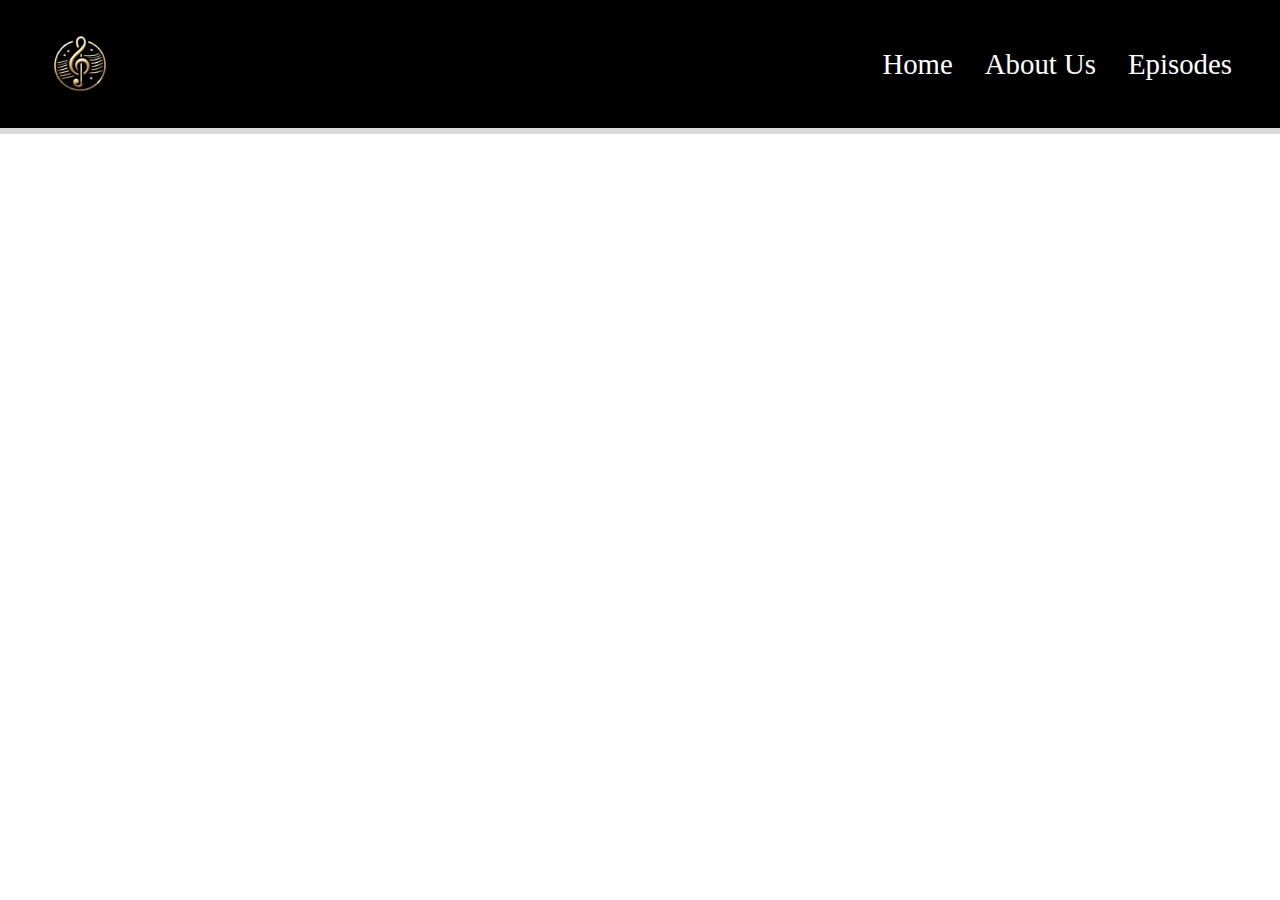
==== episodes.html @ 15364974 "episode pagina toegevoegd" ====
<!DOCTYPE html>
<html lang="en">

<head>
    <meta charset="UTF-8">
    <meta name="viewport" content="width=device-width, initial-scale=1.0">
    <title>Podcast</title>
    <link rel="stylesheet" href="./css/style.css">
    <link rel="preconnect" href="https://fonts.googleapis.com">
    <link rel="preconnect" href="https://fonts.gstatic.com" crossorigin>
    <link
        href="https://fonts.googleapis.com/css2?family=Inter:ital,opsz,wght@0,14..32,100..900;1,14..32,100..900&display=swap"
        rel="stylesheet">
</head>

<body>
    <header>
        <img src="./Images/logo.png" alt="Logo" class="logo">
        <nav>
            <ul>
                <li><a href="./index.html">Home</a></li>
                <li><a href="./overons.html">About Us</a></li>
                <li><a href="./episodes.html">Episodes</a></li>
            </ul>
        </nav>
    </header>
    <main>
        <section class="hero-3">
            <article class="content">

            </article>
        </section>
    </main>
    <footer>
        <p>© Reach 2024</p>
    </footer>
</body>

</html>
---- css/style.css ----
body,
html {
    margin: 0;
    padding: 0;
    box-sizing: border-box;
}   

header {
    position: fixed;
    width: 100%;
    background-color: #000;
    z-index: 10;
    display: flex;
    justify-content: space-between;
    align-items: center;
    height: 8em;
    padding: 0 2em;
}

header .logo {
    max-height: 6em;
    width: auto;
}

header nav ul {
    list-style: none;
    display: flex;
    gap: 2em;
    margin: 5rem;
    padding: 0;
}

header nav ul li a {
    text-decoration: none;
    color: white;
    transition: color 0.3s ease;
    font-size: 1.8em;
}

header nav ul li a:hover {
    color: #ffcc00;
}

.hero {
    background-image: url('../Images/background.webp');
    background-size: cover;
    background-repeat: no-repeat;
    height: 75vh;
    display: flex;
    flex-direction: column;
    justify-content: center;
    align-items: center;
    color: white;
    text-align: center;
}

.hero .content {
    display: flex;
    flex-direction: row;
    align-items: center;
    justify-content: center;
    gap: 2em;
    opacity: 0;
    transform: scale(0.8) translateY(3vw);
    animation: fadeZoomMove 2s ease-out forwards;
}

.hero .content h1 {
    font-size: 4vw;
    margin: 0;
    color: white;
    -webkit-text-stroke: 1px black;
}

.hero .content img {
    max-width: 200px;
    height: auto;
    display: block;
    border-radius: 10px;
}

.hero .text-content {
    display: flex; 
    flex-direction: column;
    gap: 1em; 
}

.hero .content p {
    font-size: 1vw;
    margin: 0;
    color: white;
    font-family: "Inter", sans-serif;
}

.divider {
    border: none;
    border-top: 2px solid #ccc;
    margin: 1em 0;
    width: 100%;
}

.hero .content a {
    display: inline-block;
    text-decoration: none;
    padding: 0.5em 1em;
    border: none;
    border-radius: 5px;
    cursor: pointer;
    font-size: 1em;
    color: white;
    font-family: "Inter", sans-serif;
    text-align: center;
    transition: background-color 0.3s ease, color 0.3s ease;
}

.hero .content .btn-1 {
    background-color: #F9B300;
    border: 2px solid #000;
}

.hero .content .btn-1:hover {
    background-color: #000;
    color: #F9B300;
}

.hero .content .btn-2 {
    background-color: #007BFF;
    border: 2px solid #000;
}

.hero .content .btn-2:hover {
    background-color: #000;
    color: #007BFF;
}

.apodcast {
    display: flex;
    flex-direction: row;
    gap: 2em;
    padding: 2em;
}

.video-container {
    flex: 3;
    display: flex;
    justify-content: center;
    align-items: center;
}

.video-container video {
    width: 100%;
    border-radius: 10px;
}

.tekst-container {
    flex: 2;
    background-color: #D9D9D9;
    padding: 1.5em;
    border-radius: 10px;
    display: flex;
    flex-direction: column;
}

.tekst-container h2 {
    display: flex;
    justify-content: center;
    font-size: 2.5em;
    font-family: "Inter", sans-serif;
}

.tekst-container p {
    line-height: 1.5;
    font-family: "Inter", sans-serif;   
    font-size: 1.5rem;
    line-height: 1.9;
}

.hosts h2{
    display: flex;
    justify-content: center;
    font-size: 4em;
    font-family: "Inter", sans-serif;
}

.host-container {
    display: flex;
    flex-direction: row;
    justify-content: space-around;
    align-items: flex-start;
    padding: 2em;
    margin-bottom: 5rem;
}

.card {
    display: flex;
    flex-direction: column;
    justify-content: space-between;
    align-items: center;
    background-color: #D9D9D9;
    border-radius: 15px;
    padding: 1.5em;
    max-width: 300px;
    flex: 1;
}

.card img {
    display: flex;
    justify-content: center;
    width: 290px;
    height: 360px;
    border-radius: 15px;
    margin-bottom: 1em;
}

.card h2 {
    font-size: 1.6em;
    margin: 0.5em 0;
}

.card .btn {
    padding: 0.5em 1em;
    background-color: #E9E7E7;
    border: 1px solid black;
    border-radius: 5px;
    font-size: 1em;
    cursor: pointer;
    transition: background-color 0.3s ease;
    
}

.card .btn:hover {
    background-color: #ffff;
}

.reviews {
    display: flex;
    justify-content: center;
    align-items: center;
    background-color: #ffffff;
}

.big-card {
    background-color: #D9D9D9;
    border-radius: 15px;
    padding: 2em;
    width: 90%;
    display: flex;
    flex-direction: row;
    justify-content: center;
    gap: 9em;
    margin-bottom: 10rem;
}

.small-card {
    background-color: #F5F5F5;
    border-radius: 40px;
    border: 1px solid black;
    padding: 1em;
    width: 300px;
    box-shadow: 0 2px 4px rgba(0, 0, 0, 0.1);
    display: flex;
    flex-direction: column;
    align-items: center;
    text-align: center;
}

.small-card img {
    width: 100%;
    max-width: 250px;
    height: auto;
    border-radius: 10px;
    margin-top: -3em;
    margin-bottom: -1em;
}

.small-card p {
    margin: 0.5em 0;
    font-size: 1.5em;
    font-family: "Inter", sans-serif;
}

footer {
    background-color: #D9D9D9;
    text-align: center;
    padding: 1em 0;
    font-size: 1.6em;
    border-top: 1px solid #ccc;
    font-family: "Inter", sans-serif;
}

.hero-2 {
    background-image: url('../Images/background-2.webp');
    background-size: cover;
    background-repeat: no-repeat;
    height: 75vh;
    display: flex;
    flex-direction: column;
    justify-content: center;
    align-items: center;
    color: white;
    text-align: center;
}

@keyframes fadeUp {
    0% {
        opacity: 0;
        transform: translateY(5vw);
    }

    100% {
        opacity: 1;
        transform: translateY(0);
    }
}

@keyframes fadeZoomMove {
    0% {
        opacity: 0;
        transform: scale(0.8) translateY(3vw);
    }

    50% {
        opacity: 0.5;
    }

    100% {
        opacity: 1;
        transform: scale(1) translateY(0);
    }
}

@media (max-width: 768px) {
    header {
        height: auto;
        flex-direction: column;
    }

    header nav ul {
        flex-direction: column;
        gap: 1em;
    }

    header nav ul li a {
        font-size: 1.2em;
    }

    #hero .content h1 {
        font-size: 2em;
    }

    #hero .content p {
        font-size: 1em;
    }
}

@media (max-width: 768px) {
    #apodcast {
        flex-direction: column;
    }

    .video-container,
    .tekst-container {
        flex: none;
        width: 100%;
    }
}

@media (max-width: 768px) {
    .hosts {
        flex-direction: column;
        align-items: center;
    }

    .card {
        max-width: 90%;
    }
}

@media (max-width: 768px) {
    .small-card {
        width: 100%;
        /* Make each card take full width */
    }
}
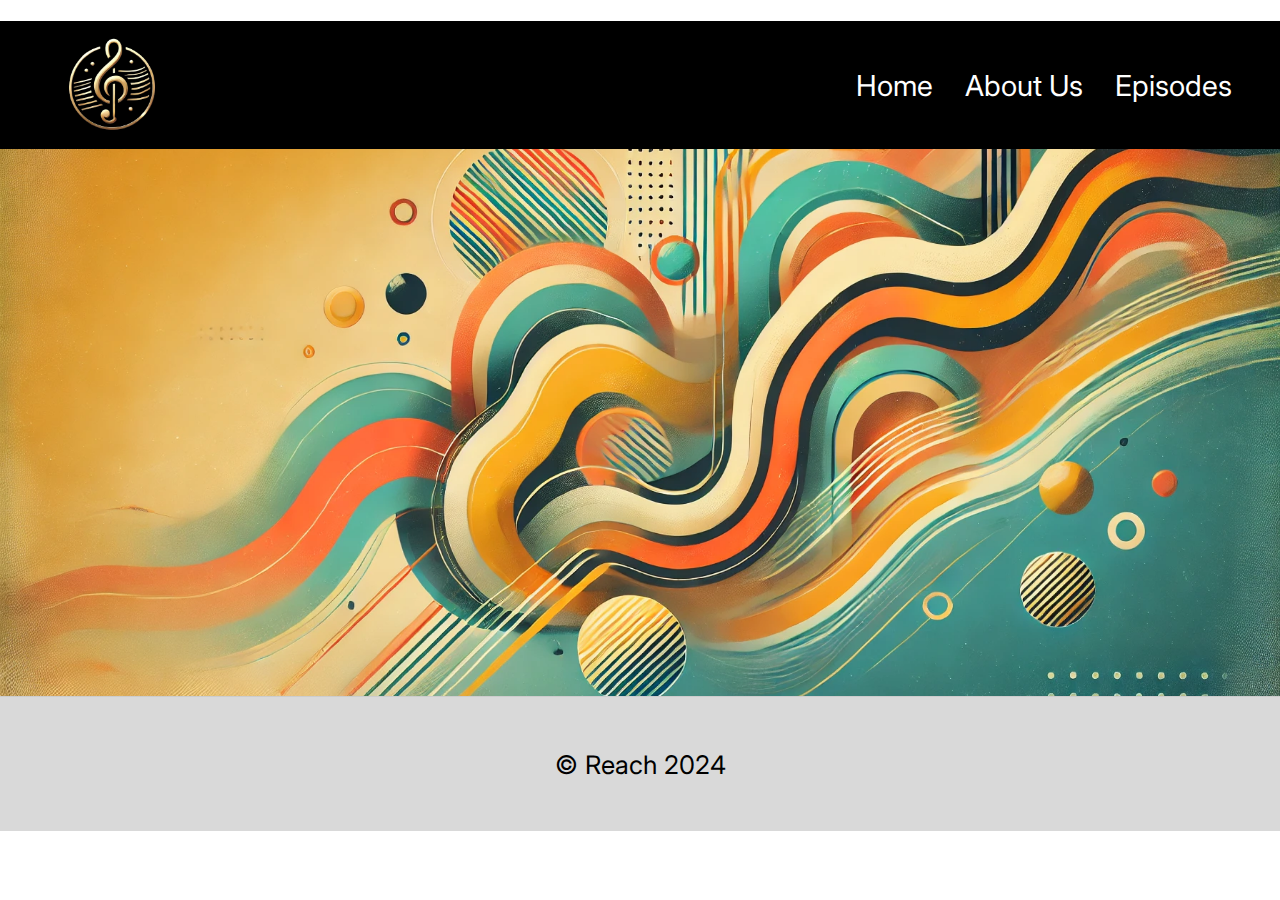
==== commit ca3b30b5: "begin episodes pagina" ====
--- a/episodes.html
+++ b/episodes.html
@@ -27,7 +27,7 @@
     <main>
         <section class="hero-3">
             <article class="content">
-
+                <h1>test</h1>
             </article>
         </section>
     </main>
--- a/css/style.css
+++ b/css/style.css
@@ -15,10 +15,11 @@
     align-items: center;
     height: 8em;
     padding: 0 2em;
+    font-family: "Inter", sans-serif;
 }
 
 header .logo {
-    max-height: 6em;
+    max-height: 10em;
     width: auto;
 }
 
@@ -293,12 +294,75 @@
     background-size: cover;
     background-repeat: no-repeat;
     height: 75vh;
-    display: flex;
-    flex-direction: column;
-    justify-content: center;
-    align-items: center;
-    color: white;
-    text-align: center;
+    font-family: "Inter", sans-serif;
+}
+
+.host-container2 {
+    display: flex;
+    flex-direction: row;
+    justify-content: space-around;
+    align-items: flex-start;
+    padding: 12em;
+}
+
+.vertical-cards {
+    display: flex;
+    flex-direction: column;
+    align-items: center;
+    gap: 10em;
+    padding: 5em 0;
+    background-color: #F5F5F5;
+    font-family: "Inter", sans-serif;
+}
+
+.vertical-cards .vertical-card {
+    display: flex;
+    align-items: center;
+    background-color: #D9D9D9;
+    border-radius: 15px;
+    width: 70%;
+    padding: 1.5em;
+    box-shadow: 0 4px 6px rgba(0, 0, 0, 0.1);
+    gap: 2em;
+}
+
+.vertical-cards .vertical-card img {
+    width: 400px;
+    height: 400px;
+    border-radius: 10px;
+}
+
+.vertical-cards .vertical-card .text-content {
+    flex: 1;
+}
+
+.vertical-cards .vertical-card h2 {
+    margin: 0 0 1em;
+    font-size: 3em;
+    color: #333;
+}
+
+.vertical-cards .vertical-card p {
+    margin: 0;
+    font-size: 2.5em;
+    color: #555;
+    line-height: 1.5;
+}
+
+.vertical-cards .vertical-card:nth-child(odd) {
+    flex-direction: row-reverse;
+}
+
+.vertical-cards .vertical-card:nth-child(even) {
+    flex-direction: row;
+}
+
+.hero-3 {
+    background-image: url('../Images/background-3.webp');
+    background-size: cover;
+    background-repeat: no-repeat;
+    height: 75vh;
+    font-family: "Inter", sans-serif;
 }
 
 @keyframes fadeUp {
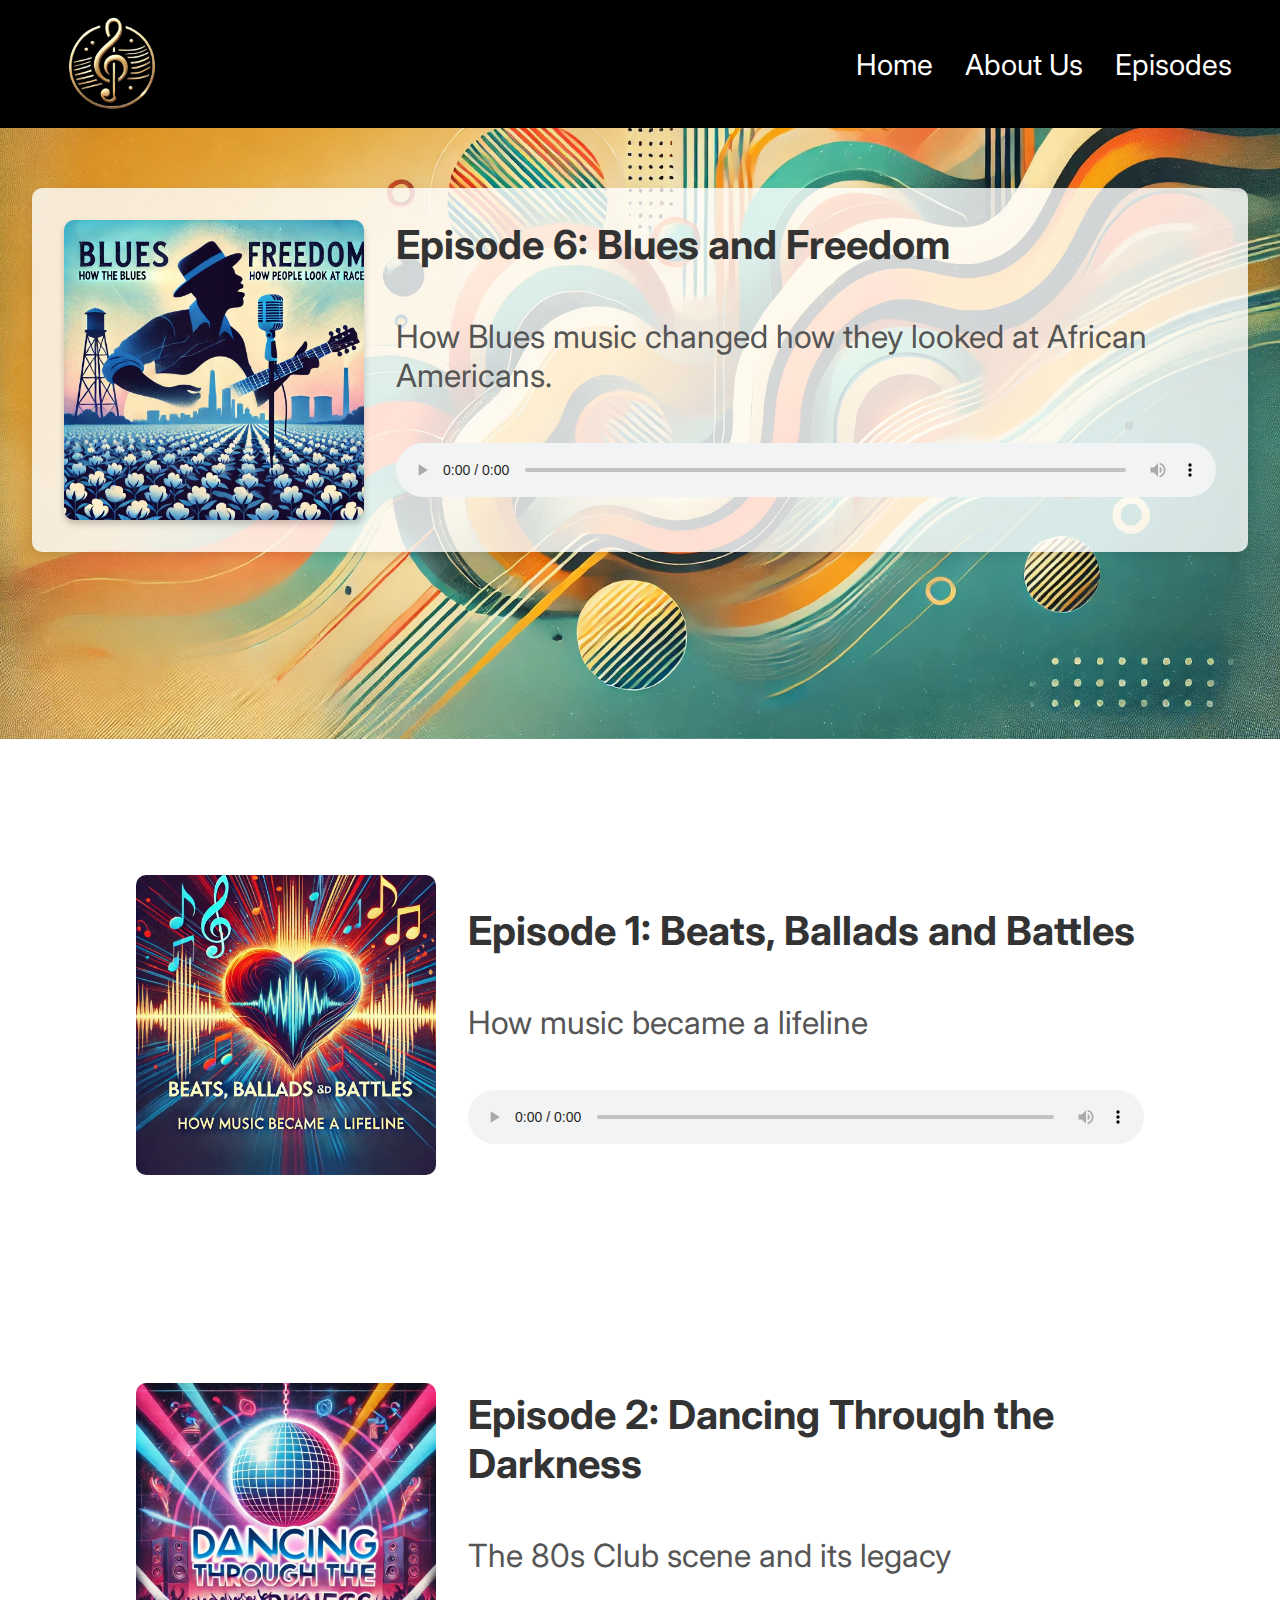
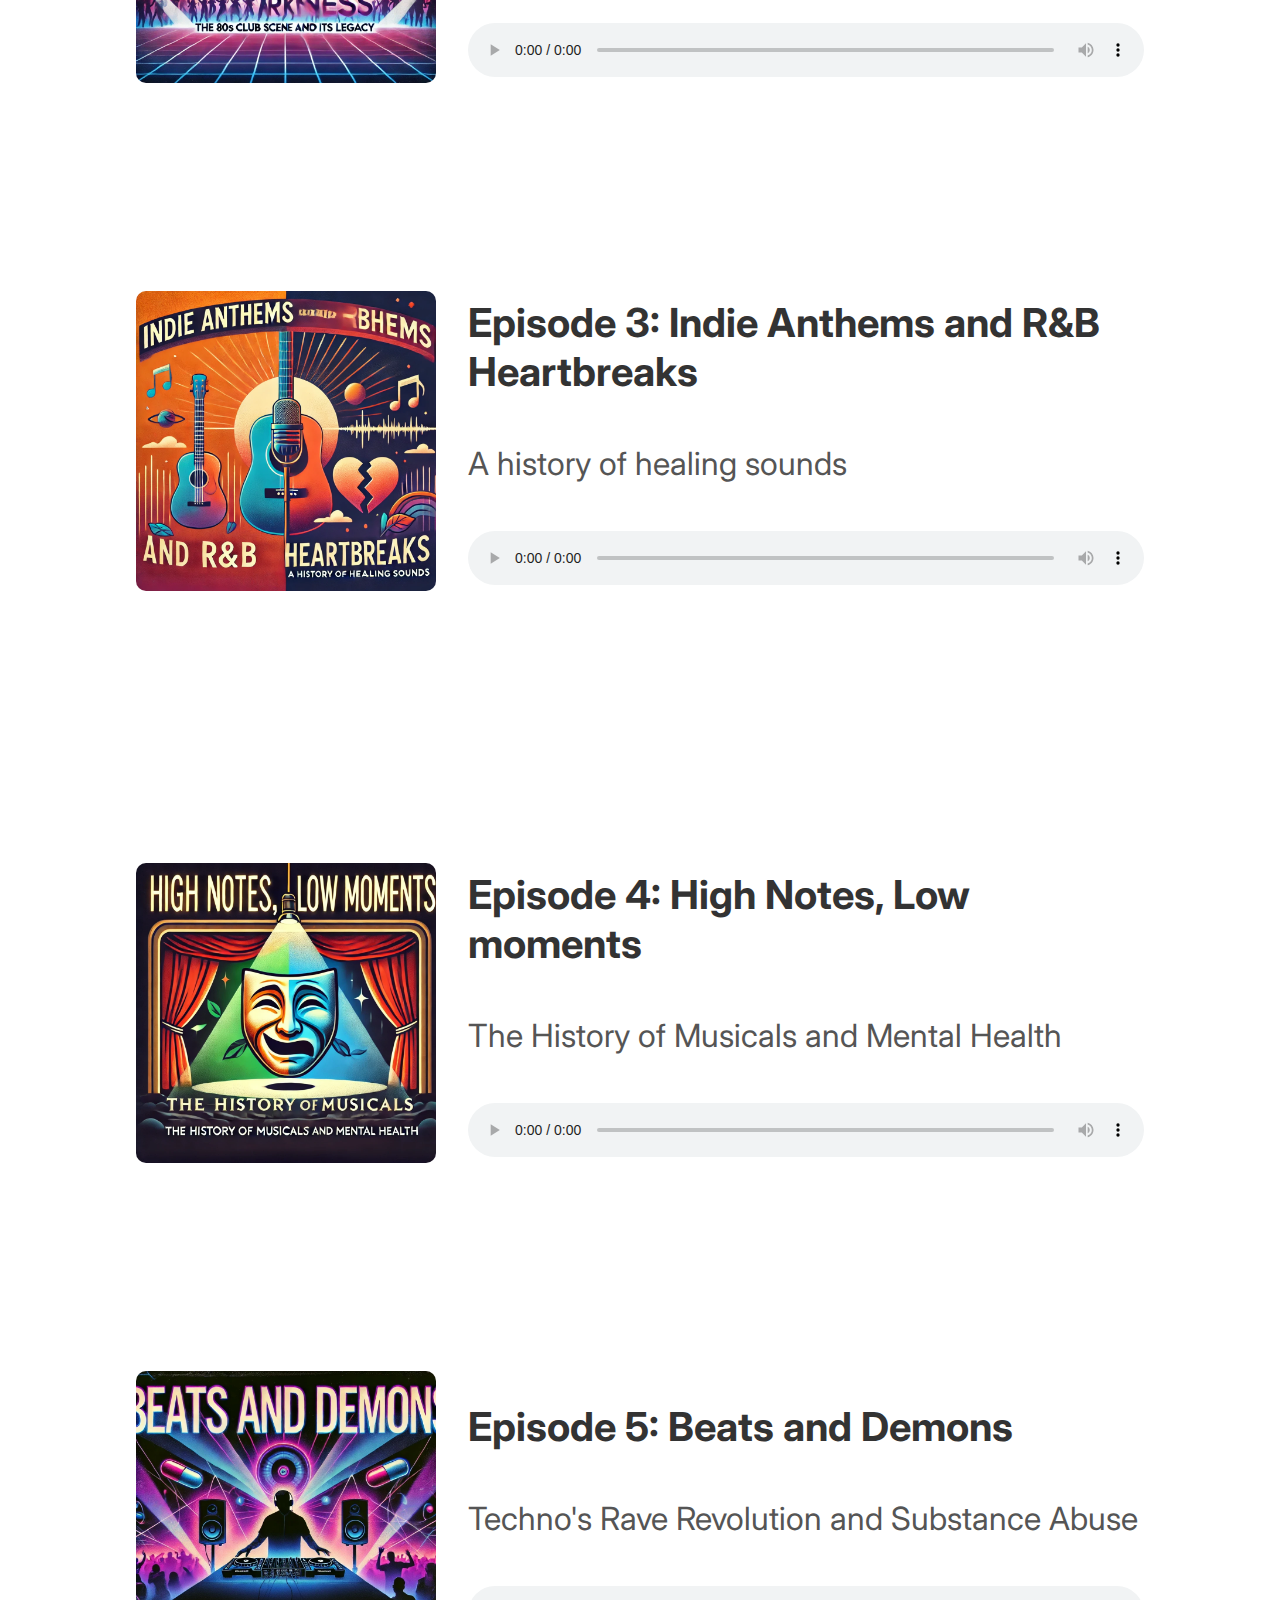
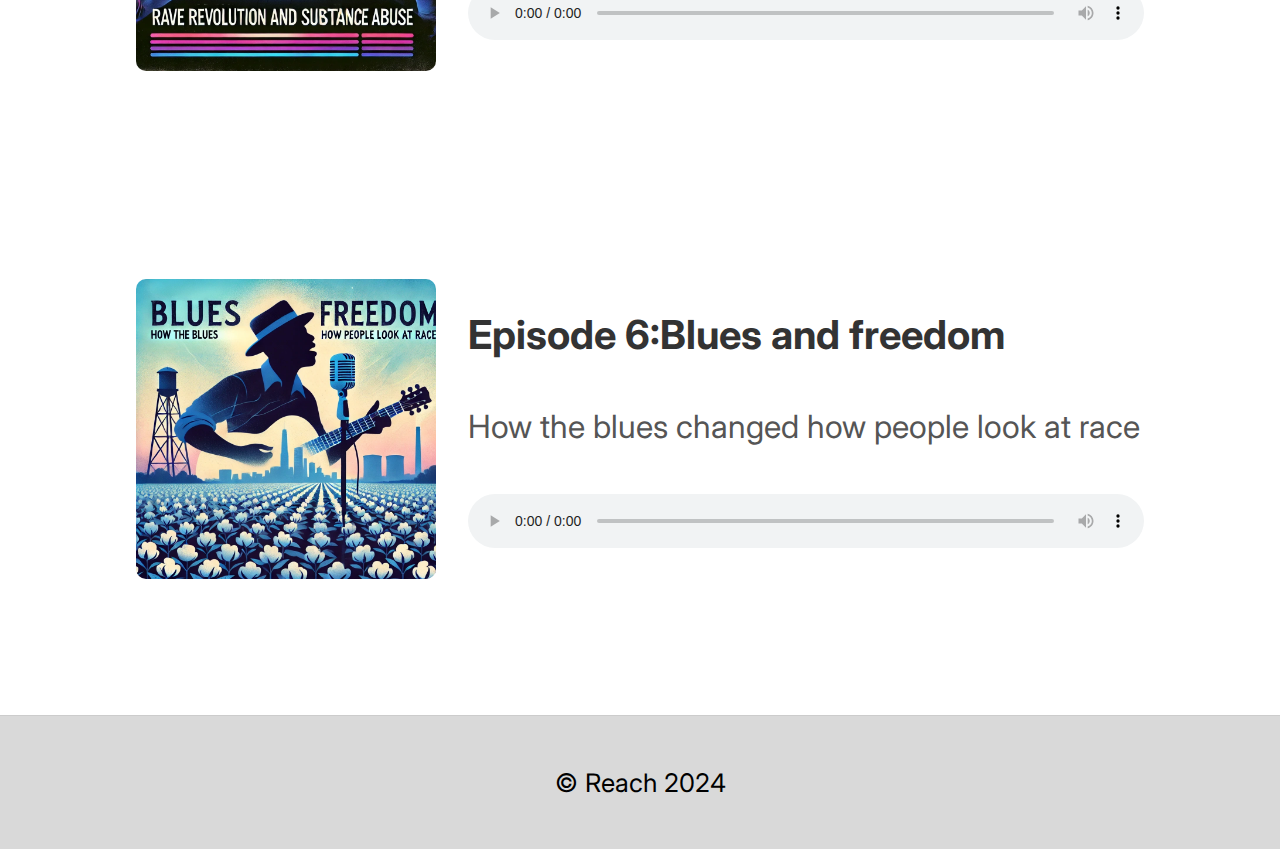
==== commit 63920665: "episode pagina finished" ====
--- a/episodes.html
+++ b/episodes.html
@@ -26,9 +26,87 @@
     </header>
     <main>
         <section class="hero-3">
-            <article class="content">
-                <h1>test</h1>
+            <article class="latest">
+                <div class="latest-episode">
+                    <img src="/Images/episode-6.webp" alt="Blues and Freedom Album Cover">
+                    <div class="podcast-content">
+                        <h2>Episode 6: Blues and Freedom</h2>
+                        <p>How Blues music changed how they looked at African Americans.</p>
+                        <audio controls>
+                            <source src="/audio/Blues and Freedom_ A Musical Journey.wav" type="audio/mpeg">
+                            Your browser does not support the audio element.
+                        </audio>
+                    </div>
+                </div>
             </article>
+        </section>
+        <section class="podcast-section">
+            <div class="podcast-card">
+                <img src="/Images/episode-1.webp" alt="Episode 1 Image">
+                <div class="podcast-content">
+                    <h2>Episode 1: Beats, Ballads and Battles</h2>
+                    <p>How music became a lifeline</p>
+                    <audio controls>
+                        <source src="/audio/The Healing Power of Music.wav" type="audio/mpeg">
+                        Your browser does not support the audio element.
+                    </audio>
+                </div>
+            </div>
+            <div class="podcast-card">
+                <img src="/Images/episode-2.webp" alt="Episode 2 Image">
+                <div class="podcast-content">
+                    <h2>Episode 2: Dancing Through the Darkness</h2>
+                    <p>The 80s Club scene and its legacy</p>
+                    <audio controls>
+                        <source src="/audio/Dancing Through the Darkness_ The 80s Club Scene.wav" type="audio/mpeg">
+                        Your browser does not support the audio element.
+                    </audio>
+                </div>
+            </div>
+            <div class="podcast-card">
+            <img src="/Images/episode-3.webp" alt="Episode 3 Image">
+            <div class="podcast-content">
+                <h2>Episode 3: Indie Anthems and R&B Heartbreaks</h2>
+                <p>A history of healing sounds</p>
+                <audio controls>
+                    <source src="/audio/Indie Anthems & R&B Heartbreaks_ A Healing Sounds History.wav" type="audio/mpeg">
+                    Your browser does not support the audio element.
+                </audio>
+            </div>
+        </section>
+        <section class="podcast-section">
+            <div class="podcast-card">
+                <img src="/Images/episode-4.webp" alt="Episode 1 Image">
+                <div class="podcast-content">
+                    <h2>Episode 4: High Notes, Low moments</h2>
+                    <p>The History of Musicals and Mental Health</p>
+                    <audio controls>
+                        <source src="/audio/Musicals and Mental Health.wav" type="audio/mpeg">
+                        Your browser does not support the audio element.
+                    </audio>
+                </div>
+            </div>
+            <div class="podcast-card">
+                <img src="/Images/episode-5.webp" alt="Episode 2 Image">
+                <div class="podcast-content">
+                    <h2>Episode 5: Beats and Demons</h2>
+                    <p>Techno's Rave Revolution and Substance Abuse</p>
+                    <audio controls>
+                        <source src="/audio/Beats and Demons_ Techno's Rave Revolution.wav" type="audio/mpeg">
+                        Your browser does not support the audio element.
+                    </audio>
+                </div>
+            </div>
+            <div class="podcast-card">
+                <img src="/Images/episode-6.webp" alt="Episode 3 Image">
+                <div class="podcast-content">
+                    <h2>Episode 6:Blues and freedom</h2>
+                    <p>How the blues changed how people look at race</p>
+                    <audio controls>
+                        <source src="/audio/Blues and Freedom_ A Musical Journey.wav" type="audio/mpeg">
+                        Your browser does not support the audio element.
+                    </audio>
+                </div>
         </section>
     </main>
     <footer>
--- a/css/style.css
+++ b/css/style.css
@@ -358,12 +358,91 @@
 }
 
 .hero-3 {
-    background-image: url('../Images/background-3.webp');
+    background-image: url('/Images/background-3.webp');
     background-size: cover;
-    background-repeat: no-repeat;
+    background-position: center;
     height: 75vh;
-    font-family: "Inter", sans-serif;
-}
+    display: flex;
+    justify-content: center;
+    align-items: center;
+    padding: 2em;
+}
+
+.latest {
+    display: flex;
+    align-items: center;
+    justify-content: center;
+    width: 100%;
+}
+
+.latest-episode {
+    display: flex;
+    flex-direction: row;
+    gap: 2em;
+    max-width: 1200px;
+    background-color: rgba(255, 255, 255, 0.8);
+    padding: 2em;
+    border-radius: 10px;
+    box-shadow: 0 4px 10px rgba(0, 0, 0, 0.1);
+}
+
+.latest-episode img {
+    width: 300px;
+    height: auto;
+    border-radius: 10px;
+    box-shadow: 0 4px 6px rgba(0, 0, 0, 0.2);
+}
+
+.podcast-section {
+    display: flex;
+    flex-direction: column;
+    gap: 10em;
+    padding: 7em;
+    max-width: 1200px;
+    margin: 0 auto;
+    background-color: #ffffff;
+}
+
+.podcast-card {
+    display: flex;
+    gap: 2em;
+    align-items: center;
+    padding: 1.5em;
+}
+
+.podcast-card img {
+    width: 300px;
+    height: auto;
+    border-radius: 10px;
+}
+
+.podcast-content {
+    flex: 1;
+    display: flex;
+    flex-direction: column;
+    gap: 3em;
+    font-family: "Inter", sans-serif;
+}
+
+.podcast-content h2 {
+    font-size: 2.5rem;
+    margin: 0;
+    color: #333;
+    font-weight: bold;
+}
+
+.podcast-content p {
+    font-size: 2rem;
+    margin: 0;
+    color: #555;
+}
+
+audio {
+    width: 100%;
+    outline: none;
+}
+
+
 
 @keyframes fadeUp {
     0% {
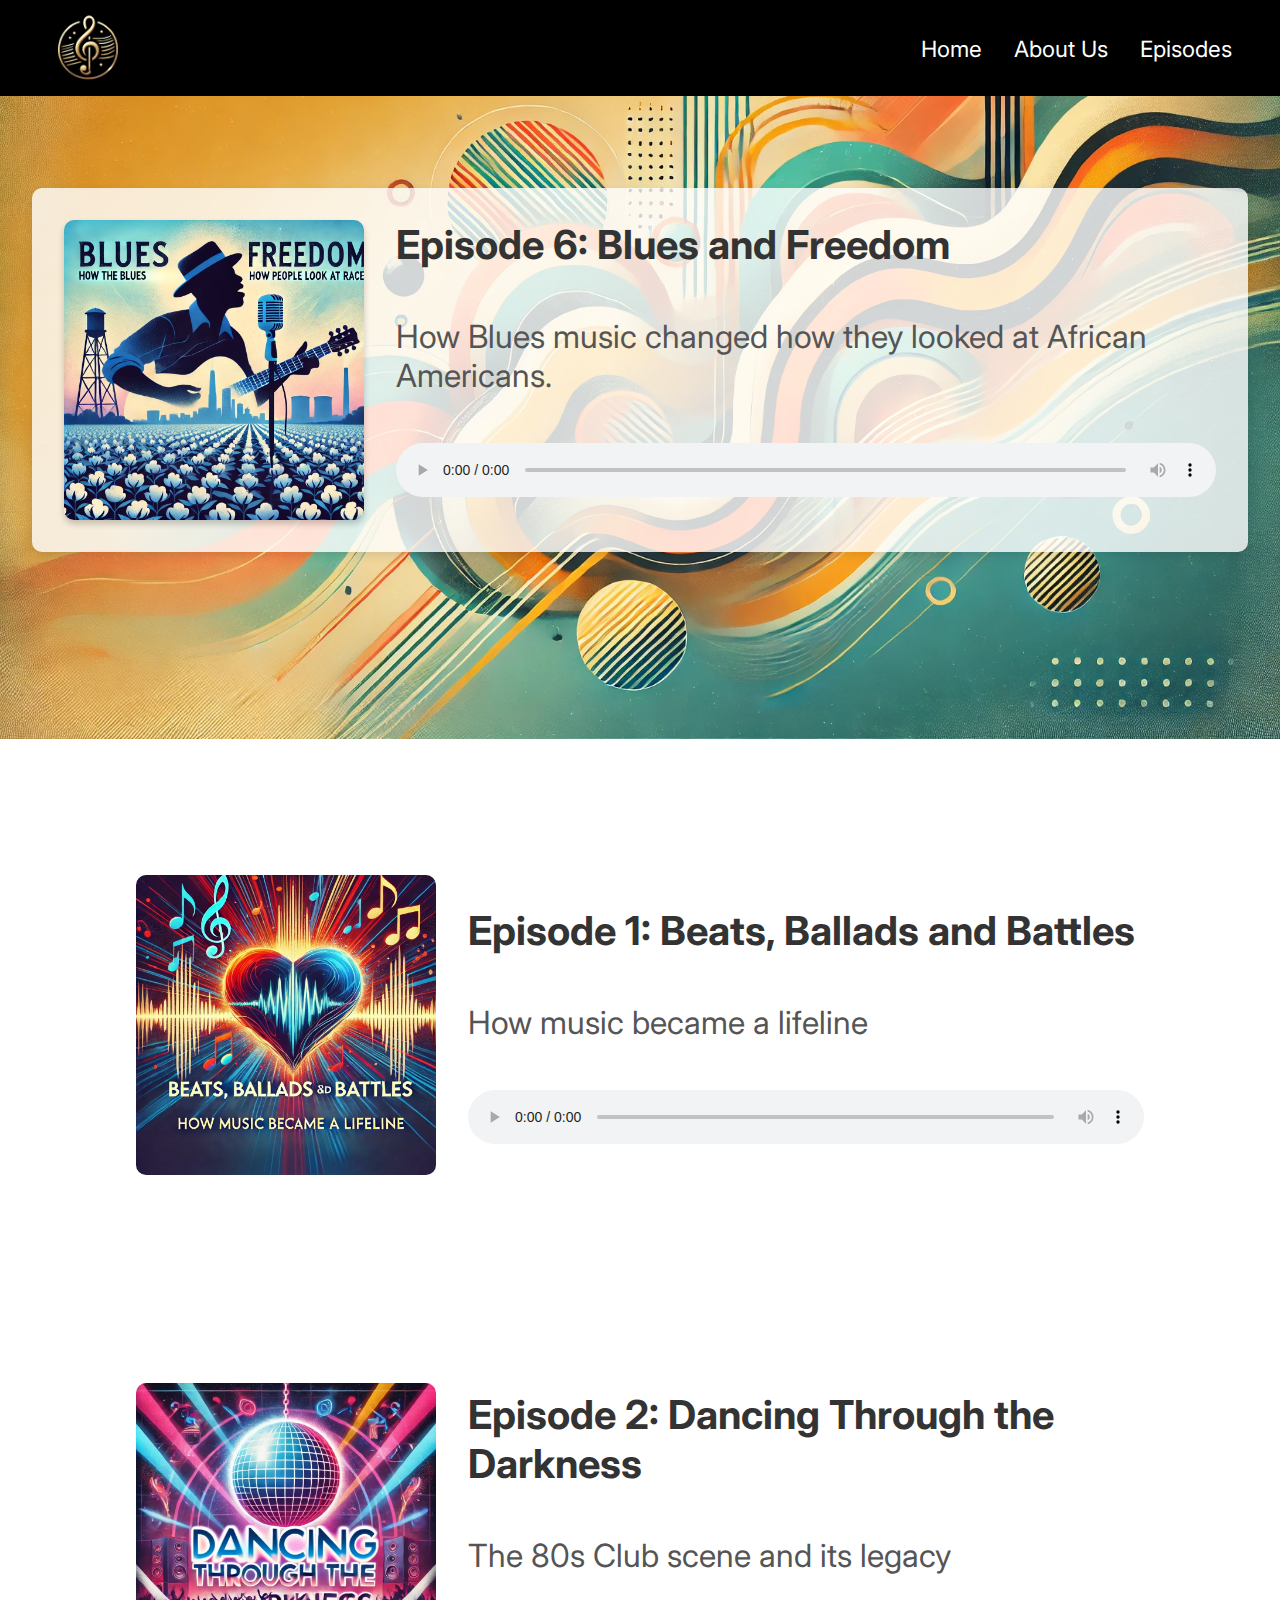
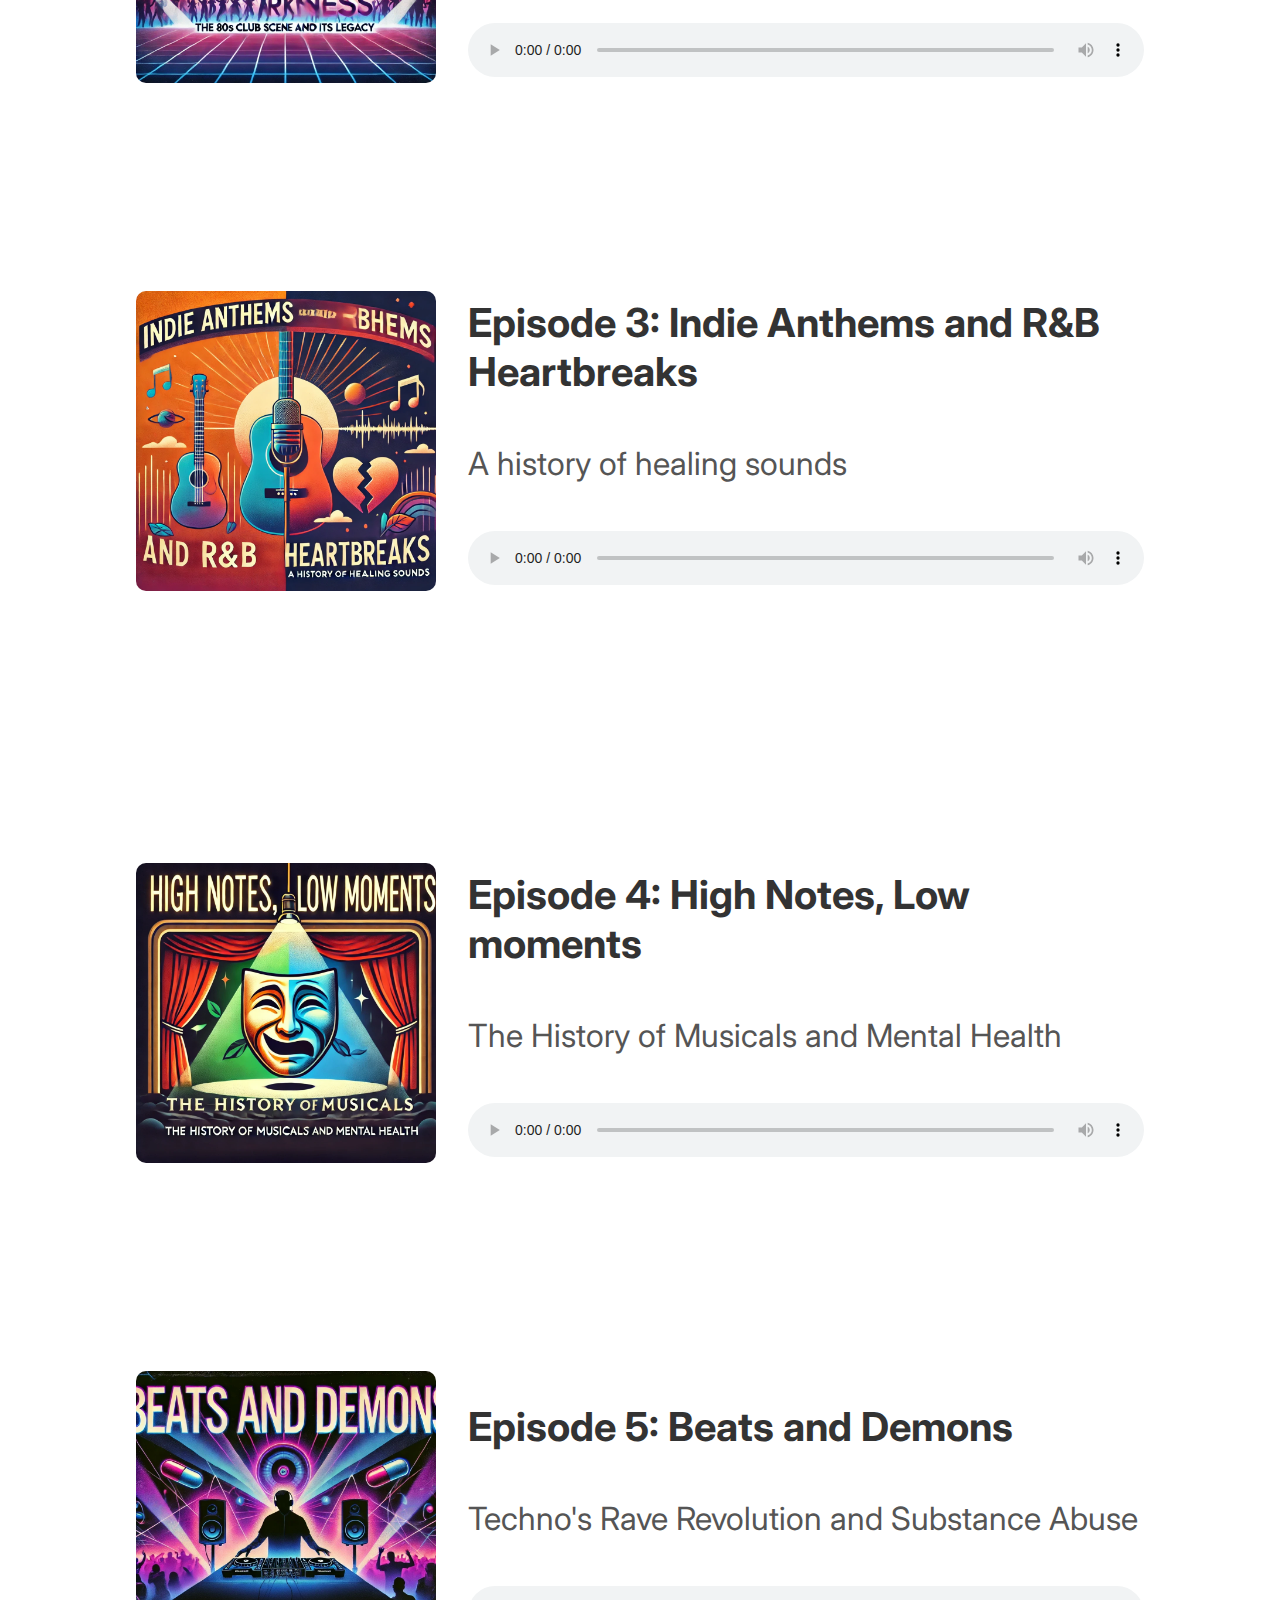
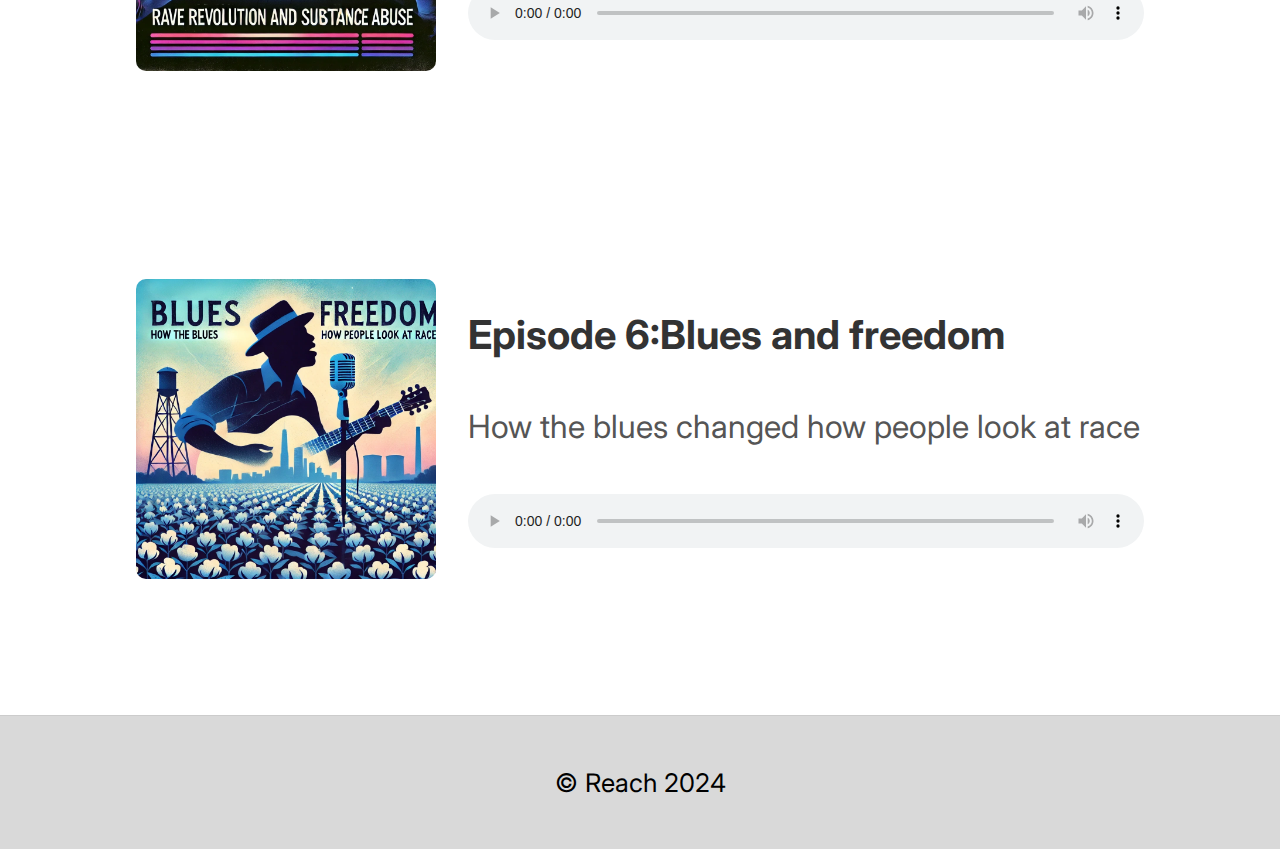
==== commit 0ccc9749: "Bronvermelding toegevoegd" ====
--- a/episodes.html
+++ b/episodes.html
@@ -8,9 +8,7 @@
     <link rel="stylesheet" href="./css/style.css">
     <link rel="preconnect" href="https://fonts.googleapis.com">
     <link rel="preconnect" href="https://fonts.gstatic.com" crossorigin>
-    <link
-        href="https://fonts.googleapis.com/css2?family=Inter:ital,opsz,wght@0,14..32,100..900;1,14..32,100..900&display=swap"
-        rel="stylesheet">
+    <link href="https://fonts.googleapis.com/css2?family=Inter:ital,opsz,wght@0,14..32,100..900;1,14..32,100..900&display=swap" rel="stylesheet">
 </head>
 
 <body>
@@ -28,85 +26,98 @@
         <section class="hero-3">
             <article class="latest">
                 <div class="latest-episode">
-                    <img src="/Images/episode-6.webp" alt="Blues and Freedom Album Cover">
-                    <div class="podcast-content">
+                    <img src="Images/episode-6.png" alt="Blues and Freedom Album Cover">
+                    <section class="podcast-content">
                         <h2>Episode 6: Blues and Freedom</h2>
                         <p>How Blues music changed how they looked at African Americans.</p>
                         <audio controls>
-                            <source src="/audio/Blues and Freedom_ A Musical Journey.wav" type="audio/mpeg">
+                            <source src="audio/Blues and Freedom_ A Musical Journey.wav" type="audio/mpeg">
                             Your browser does not support the audio element.
                         </audio>
-                    </div>
+                    </section>
                 </div>
             </article>
         </section>
         <section class="podcast-section">
-            <div class="podcast-card">
-                <img src="/Images/episode-1.webp" alt="Episode 1 Image">
-                <div class="podcast-content">
+            <section class="podcast-card">
+                <!--Bron episode 1 photo: Chatgpt 4o-->
+                <img src="Images/episode-1.png" alt="Episode 1 Image">
+                <section class="podcast-content">
                     <h2>Episode 1: Beats, Ballads and Battles</h2>
                     <p>How music became a lifeline</p>
                     <audio controls>
-                        <source src="/audio/The Healing Power of Music.wav" type="audio/mpeg">
+                        <!--Bron episode 1: NotebookLM-->
+                        <source src="audio/The Healing Power of Music.wav" type="audio/mpeg">
                         Your browser does not support the audio element.
                     </audio>
-                </div>
-            </div>
-            <div class="podcast-card">
-                <img src="/Images/episode-2.webp" alt="Episode 2 Image">
-                <div class="podcast-content">
+                </section>
+            </section>
+            <section class="podcast-card">
+                <!--Bron episode 2 photo: Chatgpt 4o-->
+                <img src="Images/episode-2.png" alt="Episode 2 Image">
+                <section class="podcast-content">
                     <h2>Episode 2: Dancing Through the Darkness</h2>
                     <p>The 80s Club scene and its legacy</p>
                     <audio controls>
-                        <source src="/audio/Dancing Through the Darkness_ The 80s Club Scene.wav" type="audio/mpeg">
+                        <!--Bron episode 2: NotebookLM-->
+                        <source src="audio/Dancing Through the Darkness_ The 80s Club Scene.wav" type="audio/mpeg">
                         Your browser does not support the audio element.
                     </audio>
-                </div>
-            </div>
-            <div class="podcast-card">
-            <img src="/Images/episode-3.webp" alt="Episode 3 Image">
-            <div class="podcast-content">
+                </section>
+            </section>
+            <section class="podcast-card">
+                <!--Bron episode 3 photo: Chatgpt 4o-->
+            <img src="Images/episode-3.png" alt="Episode 3 Image">
+            <section class="podcast-content">
                 <h2>Episode 3: Indie Anthems and R&B Heartbreaks</h2>
                 <p>A history of healing sounds</p>
                 <audio controls>
-                    <source src="/audio/Indie Anthems & R&B Heartbreaks_ A Healing Sounds History.wav" type="audio/mpeg">
+                    <!--Bron episode 3: NotebookLM-->
+                    <source src="audio/Indie Anthems & R&B Heartbreaks_ A Healing Sounds History.wav" type="audio/mpeg">
                     Your browser does not support the audio element.
                 </audio>
-            </div>
+            </section>
+        </section>
         </section>
         <section class="podcast-section">
-            <div class="podcast-card">
-                <img src="/Images/episode-4.webp" alt="Episode 1 Image">
-                <div class="podcast-content">
+            <section class="podcast-card">
+                <!--Bron episode 4 photo: Chatgpt 4o-->
+                <img src="Images/episode-4.png" alt="Episode 1 Image">
+                <section class="podcast-content">
                     <h2>Episode 4: High Notes, Low moments</h2>
                     <p>The History of Musicals and Mental Health</p>
                     <audio controls>
-                        <source src="/audio/Musicals and Mental Health.wav" type="audio/mpeg">
+                        <!--Bron episode 4: NotebookLM-->
+                        <source src="audio/Musicals and Mental Health.wav" type="audio/mpeg">
                         Your browser does not support the audio element.
                     </audio>
-                </div>
-            </div>
-            <div class="podcast-card">
-                <img src="/Images/episode-5.webp" alt="Episode 2 Image">
-                <div class="podcast-content">
+                </section>
+            </section>
+            <section class="podcast-card">
+                <!--Bron episode 5 photo: Chatgpt 4o-->
+                <img src="Images/episode-5.png" alt="Episode 2 Image">
+                <section class="podcast-content">
                     <h2>Episode 5: Beats and Demons</h2>
                     <p>Techno's Rave Revolution and Substance Abuse</p>
                     <audio controls>
-                        <source src="/audio/Beats and Demons_ Techno's Rave Revolution.wav" type="audio/mpeg">
+                        <!--Bron episode 5: NotebookLM-->
+                        <source src="audio/Beats and Demons_ Techno's Rave Revolution.wav" type="audio/mpeg">
                         Your browser does not support the audio element.
                     </audio>
-                </div>
-            </div>
-            <div class="podcast-card">
-                <img src="/Images/episode-6.webp" alt="Episode 3 Image">
-                <div class="podcast-content">
+                </section>
+            </section>
+            <section class="podcast-card">
+                <!--Bron episode 6 photo: Chatgpt 4o-->
+                <img src="Images/episode-6.png" alt="Episode 3 Image">
+                <section class="podcast-content">
                     <h2>Episode 6:Blues and freedom</h2>
                     <p>How the blues changed how people look at race</p>
                     <audio controls>
-                        <source src="/audio/Blues and Freedom_ A Musical Journey.wav" type="audio/mpeg">
+                        <!--Bron episode 6: NotebookLM-->
+                        <source src="audio/Blues and Freedom_ A Musical Journey.wav" type="audio/mpeg">
                         Your browser does not support the audio element.
                     </audio>
-                </div>
+                </section>
         </section>
     </main>
     <footer>
--- a/css/style.css
+++ b/css/style.css
@@ -13,13 +13,13 @@
     display: flex;
     justify-content: space-between;
     align-items: center;
-    height: 8em;
+    height: 6em;
     padding: 0 2em;
     font-family: "Inter", sans-serif;
 }
 
 header .logo {
-    max-height: 10em;
+    max-height: 7em;
     width: auto;
 }
 
@@ -35,7 +35,7 @@
     text-decoration: none;
     color: white;
     transition: color 0.3s ease;
-    font-size: 1.8em;
+    font-size: 1.4em;
 }
 
 header nav ul li a:hover {
@@ -43,7 +43,8 @@
 }
 
 .hero {
-    background-image: url('../Images/background.webp');
+    /*Bron background image: Chatgpt 4o */
+    background-image: url('../Images/background.png');
     background-size: cover;
     background-repeat: no-repeat;
     height: 75vh;
@@ -165,14 +166,13 @@
 .tekst-container h2 {
     display: flex;
     justify-content: center;
-    font-size: 2.5em;
+    font-size: 2.3em;
     font-family: "Inter", sans-serif;
 }
 
 .tekst-container p {
-    line-height: 1.5;
     font-family: "Inter", sans-serif;   
-    font-size: 1.5rem;
+    font-size: 1.3em;
     line-height: 1.9;
 }
 
@@ -220,13 +220,15 @@
 
 .card .btn {
     padding: 0.5em 1em;
+    text-decoration: none;
     background-color: #E9E7E7;
     border: 1px solid black;
     border-radius: 5px;
     font-size: 1em;
     cursor: pointer;
     transition: background-color 0.3s ease;
-    
+    color: #000;
+    font-family: "Inter", sans-serif;
 }
 
 .card .btn:hover {
@@ -290,10 +292,11 @@
 }
 
 .hero-2 {
-    background-image: url('../Images/background-2.webp');
+    /*Bron background image: Chatgpt 4o */
+    background-image: url('../Images/background-2.png');
     background-size: cover;
     background-repeat: no-repeat;
-    height: 75vh;
+    height: 85vh;
     font-family: "Inter", sans-serif;
 }
 
@@ -302,14 +305,14 @@
     flex-direction: row;
     justify-content: space-around;
     align-items: flex-start;
-    padding: 12em;
+    padding: 10em;
 }
 
 .vertical-cards {
     display: flex;
     flex-direction: column;
     align-items: center;
-    gap: 10em;
+    gap: 13em;
     padding: 5em 0;
     background-color: #F5F5F5;
     font-family: "Inter", sans-serif;
@@ -338,27 +341,30 @@
 
 .vertical-cards .vertical-card h2 {
     margin: 0 0 1em;
-    font-size: 3em;
+    font-size: 2.5em;
     color: #333;
 }
 
 .vertical-cards .vertical-card p {
     margin: 0;
-    font-size: 2.5em;
+    font-size: 2em;
     color: #555;
     line-height: 1.5;
 }
 
+/* Code van derde bron: Chatgpt 4o */
 .vertical-cards .vertical-card:nth-child(odd) {
     flex-direction: row-reverse;
 }
 
+/* Code van derde bron: Chatgpt 4o */
 .vertical-cards .vertical-card:nth-child(even) {
     flex-direction: row;
 }
 
 .hero-3 {
-    background-image: url('/Images/background-3.webp');
+    /*Bron background image: Chatgpt 4o */
+    background-image: url('../Images/background-3.png');
     background-size: cover;
     background-position: center;
     height: 75vh;
@@ -442,20 +448,6 @@
     outline: none;
 }
 
-
-
-@keyframes fadeUp {
-    0% {
-        opacity: 0;
-        transform: translateY(5vw);
-    }
-
-    100% {
-        opacity: 1;
-        transform: translateY(0);
-    }
-}
-
 @keyframes fadeZoomMove {
     0% {
         opacity: 0;
@@ -522,6 +514,5 @@
 @media (max-width: 768px) {
     .small-card {
         width: 100%;
-        /* Make each card take full width */
     }
 }